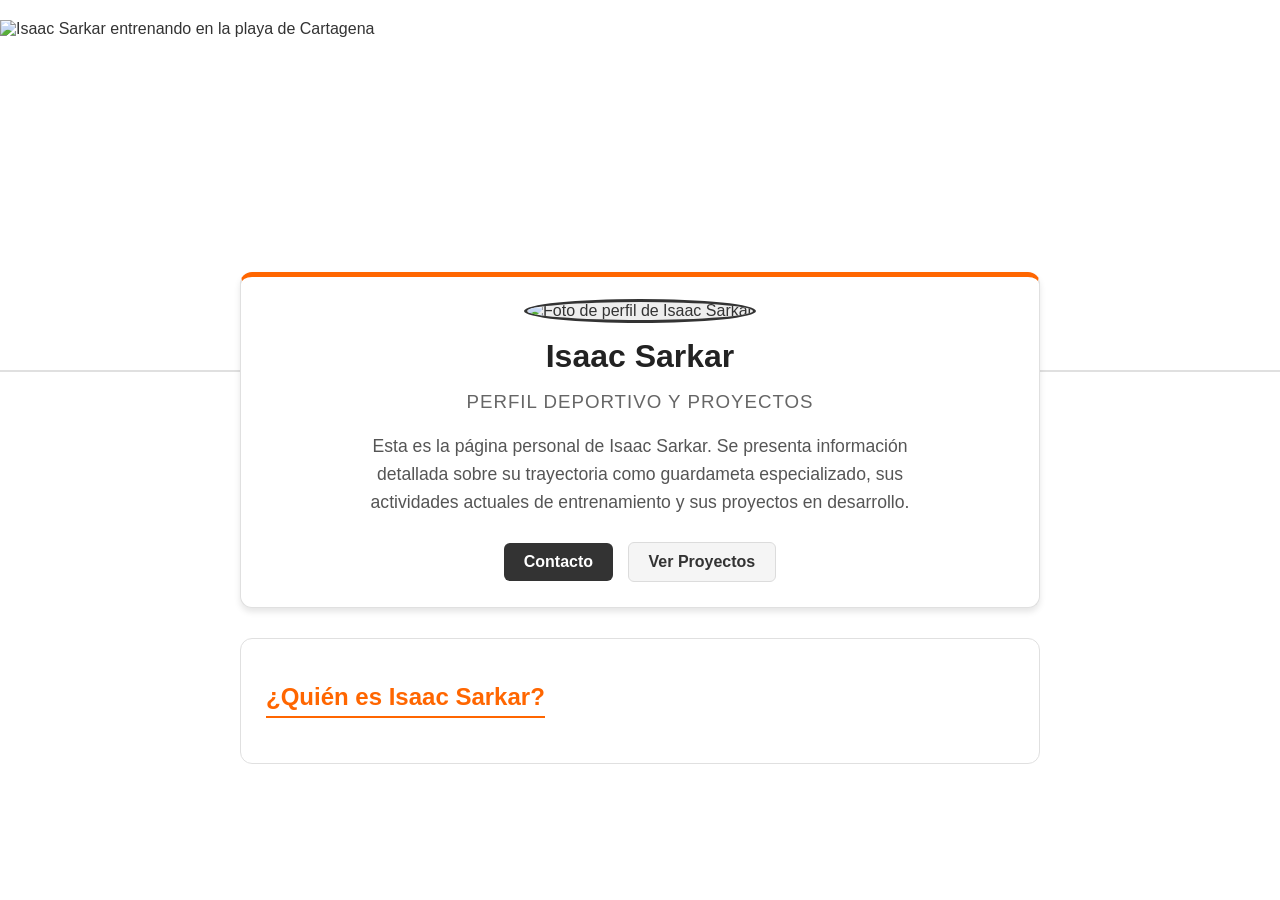
==== index.html @ e2ec3233 "Create index.html" ====
<!DOCTYPE html>
<html lang="es">
<head>
    <meta charset="UTF-8">
    <title>Isaac Sarkar - Perfil</title>
</head>

<body style="background-color: #ffffff; font-family: 'Segoe UI', Tahoma, Geneva, Verdana, sans-serif; margin: 0; padding: 20px 0; color: #333333;">

    <!-- FOTO DE PORTADA / BANNER -->
    <!-- Reemplaza "portada_playa.jpg" con el nombre real de tu imagen (por ejemplo, image_0.png) -->
    <div style="width: 100%; height: 350px; overflow: hidden; border-bottom: 2px solid #e0e0e0;">
        <img src="portada_playa.jpg" alt="Isaac Sarkar entrenando en la playa de Cartagena" style="width: 100%; height: 100%; object-fit: cover; display: block;">
    </div>

    <!-- TARJETA DE PRESENTACIÓN INTEGRADA -->
    <div style="max-width: 800px; margin: -100px auto 30px auto; padding: 25px; border-radius: 12px; border: 1px solid #e0e0e0; border-top: 5px solid #ff6600; text-align: center; box-sizing: border-box; background-color: #ffffff; position: relative; box-shadow: 0 4px 6px rgba(0,0,0,0.1);">
        
        <!-- Foto principal de Isaac Sarkar (Espacio reservado) -->
        <!-- Cuando tengas tu foto de perfil, ponla en la misma carpeta y llámala "isaac_sarkar_perfil.jpg" -->
        <img src="isaac_sarkar_perfil.jpg" alt="Foto de perfil de Isaac Sarkar" style="width: 140px; height: 140px; border-radius: 50%; object-fit: cover; border: 3px solid #333333; margin-top: -70px; background-color: #eeeeee;">

        <h1 style="color: #222222; margin-top: 15px; font-weight: 700;">Isaac Sarkar</h1>
        <h3 style="color: #666666; margin-top: -5px; font-weight: normal; text-transform: uppercase; letter-spacing: 1px;">Perfil Deportivo y Proyectos</h3>

        <p style="max-width: 600px; margin: 15px auto 25px auto; line-height: 1.6; font-size: 1.1em; color: #555555;">
            Esta es la página personal de Isaac Sarkar. Se presenta información detallada sobre su trayectoria como guardameta especializado, sus actividades actuales de entrenamiento y sus proyectos en desarrollo.
        </p>

        <!-- Botones de Acción (Nuevos) -->
        <a href="#contacto" style="display: inline-block; padding: 10px 20px; background-color: #333333; color: white; text-decoration: none; border-radius: 6px; font-weight: bold; margin: 0 5px;">Contacto</a>
        <a href="#proyectos" style="display: inline-block; padding: 10px 20px; background-color: #f5f5f5; color: #333333; text-decoration: none; border-radius: 6px; font-weight: bold; margin: 0 5px; border: 1px solid #dcdcdc;">Ver Proyectos</a>
    </div>

    <!-- SECCIÓN ¿QUIÉN ES ISAAC SARKAR? -->
    <div id="sobre-mi" style="max-width: 800px; margin: 0 auto 30px auto; padding: 25px; border-radius: 12px; border: 1px solid #e0e0e0; box-sizing: border-box;">
        <h2 style="color: #ff6600; border-bottom: 2px solid #ff6600; display: inline-block; padding-bottom: 5px;">¿Quién es Isaac Sarkar?
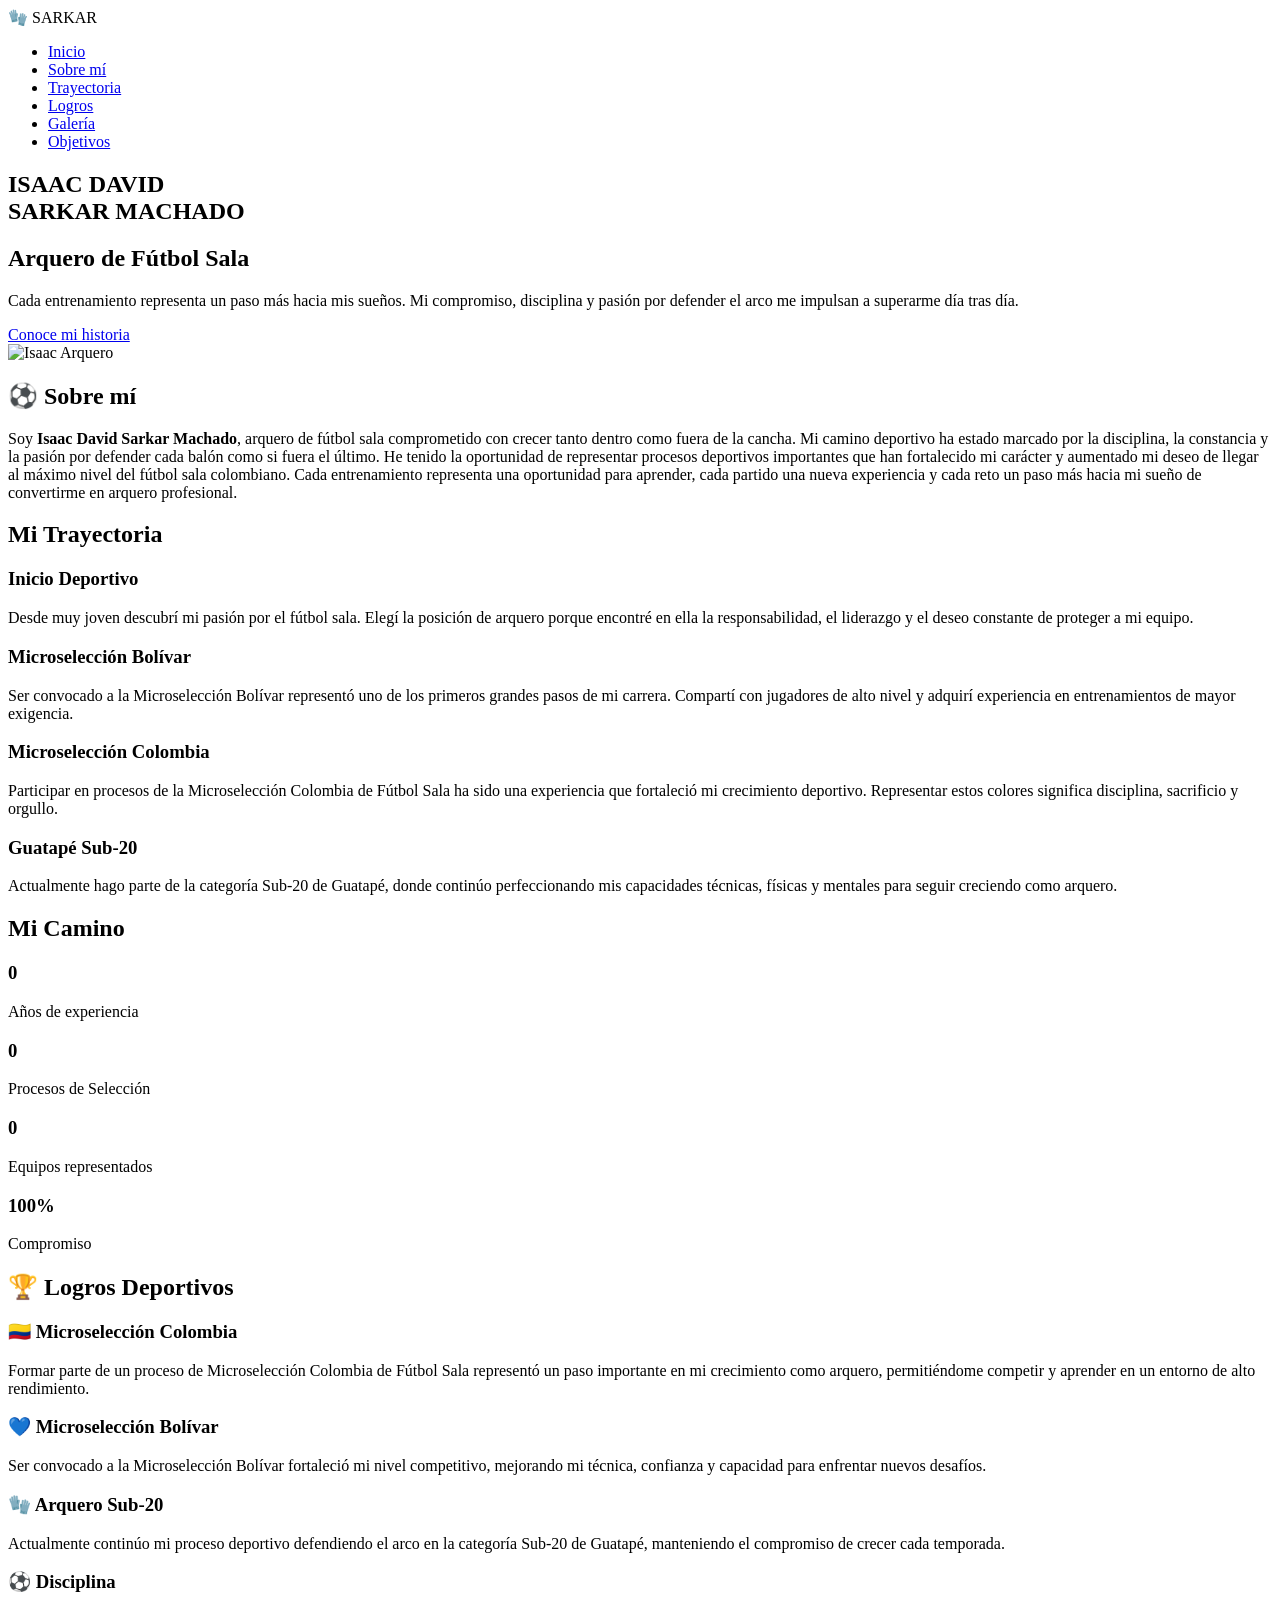
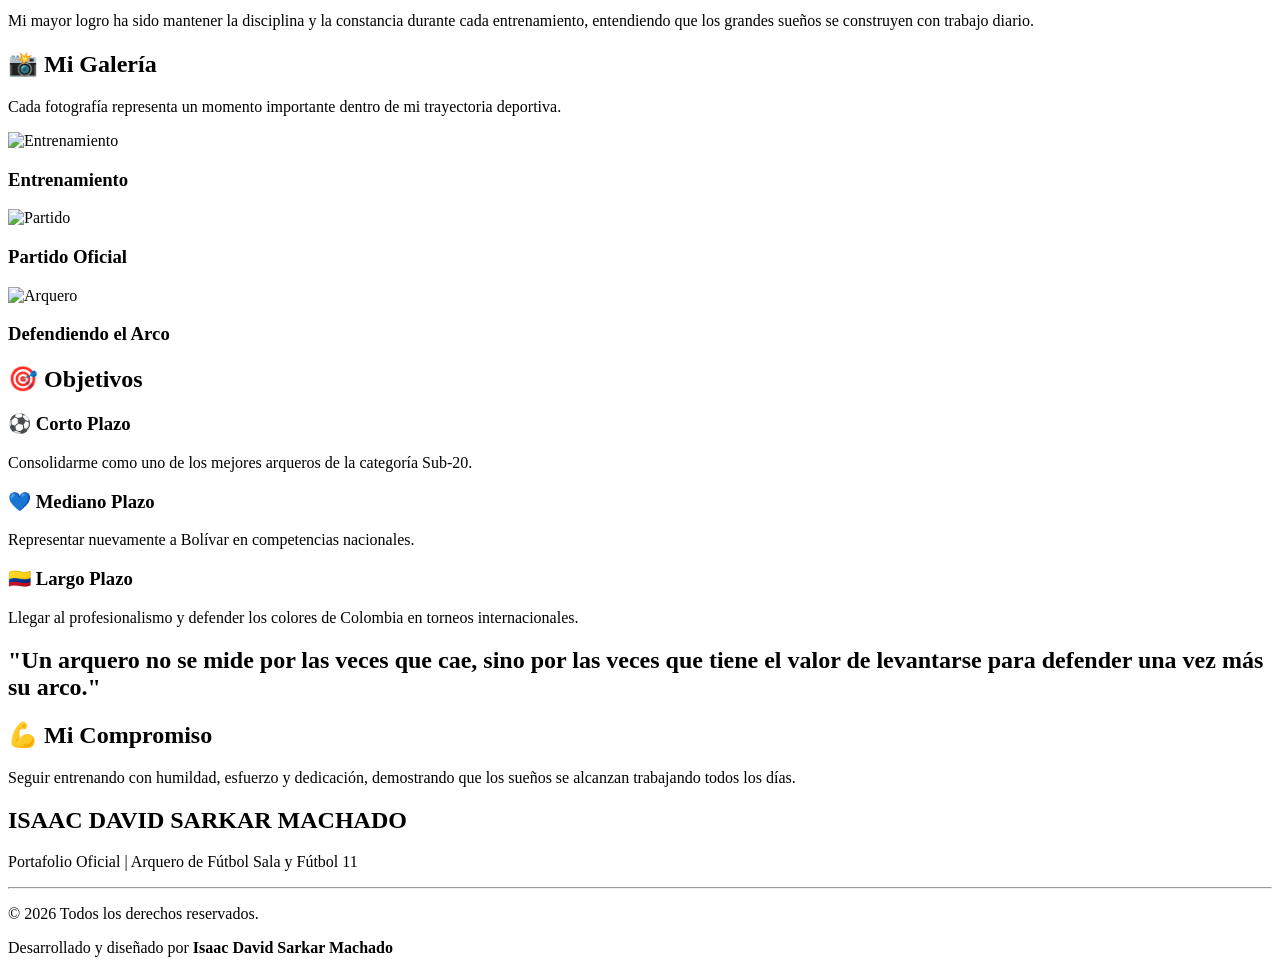
==== commit 3e3e54aa: "Add files via upload" ====
--- a/index.html
+++ b/index.html
@@ -1,37 +1,493 @@
-<!DOCTYPE html>
-<html lang="es">
-<head>
-    <meta charset="UTF-8">
-    <title>Isaac Sarkar - Perfil</title>
-</head>
-
-<body style="background-color: #ffffff; font-family: 'Segoe UI', Tahoma, Geneva, Verdana, sans-serif; margin: 0; padding: 20px 0; color: #333333;">
-
-    <!-- FOTO DE PORTADA / BANNER -->
-    <!-- Reemplaza "portada_playa.jpg" con el nombre real de tu imagen (por ejemplo, image_0.png) -->
-    <div style="width: 100%; height: 350px; overflow: hidden; border-bottom: 2px solid #e0e0e0;">
-        <img src="portada_playa.jpg" alt="Isaac Sarkar entrenando en la playa de Cartagena" style="width: 100%; height: 100%; object-fit: cover; display: block;">
-    </div>
-
-    <!-- TARJETA DE PRESENTACIÓN INTEGRADA -->
-    <div style="max-width: 800px; margin: -100px auto 30px auto; padding: 25px; border-radius: 12px; border: 1px solid #e0e0e0; border-top: 5px solid #ff6600; text-align: center; box-sizing: border-box; background-color: #ffffff; position: relative; box-shadow: 0 4px 6px rgba(0,0,0,0.1);">
-        
-        <!-- Foto principal de Isaac Sarkar (Espacio reservado) -->
-        <!-- Cuando tengas tu foto de perfil, ponla en la misma carpeta y llámala "isaac_sarkar_perfil.jpg" -->
-        <img src="isaac_sarkar_perfil.jpg" alt="Foto de perfil de Isaac Sarkar" style="width: 140px; height: 140px; border-radius: 50%; object-fit: cover; border: 3px solid #333333; margin-top: -70px; background-color: #eeeeee;">
-
-        <h1 style="color: #222222; margin-top: 15px; font-weight: 700;">Isaac Sarkar</h1>
-        <h3 style="color: #666666; margin-top: -5px; font-weight: normal; text-transform: uppercase; letter-spacing: 1px;">Perfil Deportivo y Proyectos</h3>
-
-        <p style="max-width: 600px; margin: 15px auto 25px auto; line-height: 1.6; font-size: 1.1em; color: #555555;">
-            Esta es la página personal de Isaac Sarkar. Se presenta información detallada sobre su trayectoria como guardameta especializado, sus actividades actuales de entrenamiento y sus proyectos en desarrollo.
-        </p>
-
-        <!-- Botones de Acción (Nuevos) -->
-        <a href="#contacto" style="display: inline-block; padding: 10px 20px; background-color: #333333; color: white; text-decoration: none; border-radius: 6px; font-weight: bold; margin: 0 5px;">Contacto</a>
-        <a href="#proyectos" style="display: inline-block; padding: 10px 20px; background-color: #f5f5f5; color: #333333; text-decoration: none; border-radius: 6px; font-weight: bold; margin: 0 5px; border: 1px solid #dcdcdc;">Ver Proyectos</a>
-    </div>
-
-    <!-- SECCIÓN ¿QUIÉN ES ISAAC SARKAR? -->
-    <div id="sobre-mi" style="max-width: 800px; margin: 0 auto 30px auto; padding: 25px; border-radius: 12px; border: 1px solid #e0e0e0; box-sizing: border-box;">
-        <h2 style="color: #ff6600; border-bottom: 2px solid #ff6600; display: inline-block; padding-bottom: 5px;">¿Quién es Isaac Sarkar?
+<!DOCTYPE html>
+<html lang="es">
+
+<head>
+
+    <meta charset="UTF-8">
+    <meta name="viewport" content="width=device-width, initial-scale=1.0">
+
+    <title>Isaac David Sarkar Machado | Portafolio Deportivo</title>
+
+    <link rel="stylesheet" href="style.css">
+
+    <link href="https://fonts.googleapis.com/css2?family=Poppins:wght@300;400;600;700;800&display=swap" rel="stylesheet">
+
+</head>
+
+<body>
+
+<div class="particles"></div>
+
+<header>
+
+<nav>
+
+<div class="logo">
+
+🧤 SARKAR
+
+</div>
+
+<ul>
+
+<li><a href="#inicio">Inicio</a></li>
+
+<li><a href="#sobremi">Sobre mí</a></li>
+
+<li><a href="#trayectoria">Trayectoria</a></li>
+
+<li><a href="#logros">Logros</a></li>
+
+<li><a href="#galeria">Galería</a></li>
+
+<li><a href="#objetivos">Objetivos</a></li>
+
+</ul>
+
+</nav>
+
+<section id="inicio" class="hero">
+
+<div class="hero-texto">
+
+<h1>
+
+ISAAC DAVID <br>
+
+<span>SARKAR MACHADO</span>
+
+</h1>
+
+<h2>
+
+Arquero de Fútbol Sala
+
+</h2>
+
+<p>
+
+Cada entrenamiento representa un paso más hacia mis sueños.
+Mi compromiso, disciplina y pasión por defender el arco
+me impulsan a superarme día tras día.
+
+</p>
+
+<a href="#sobremi" class="btn">
+
+Conoce mi historia
+
+</a>
+
+</div>
+
+<div class="hero-imagen">
+
+<img src="img/perfil.png" alt="Isaac Arquero">
+
+</div>
+
+</section>
+
+</header>
+
+<main>
+
+<section id="sobremi" class="glass">
+
+<h2>⚽ Sobre mí</h2>
+
+<p>
+
+Soy <strong>Isaac David Sarkar Machado</strong>,
+arquero de fútbol sala comprometido con crecer tanto dentro
+como fuera de la cancha.
+
+Mi camino deportivo ha estado marcado por la disciplina,
+la constancia y la pasión por defender cada balón como si
+fuera el último.
+
+He tenido la oportunidad de representar procesos deportivos
+importantes que han fortalecido mi carácter y aumentado
+mi deseo de llegar al máximo nivel del fútbol sala colombiano.
+
+Cada entrenamiento representa una oportunidad para aprender,
+cada partido una nueva experiencia y cada reto un paso más
+hacia mi sueño de convertirme en arquero profesional.
+
+</p>
+
+</section>
+
+<section id="trayectoria">
+
+<h2 class="titulo">
+
+Mi Trayectoria
+
+</h2>
+
+<div class="timeline">
+
+<div class="evento">
+
+<div class="contenido">
+
+<h3>Inicio Deportivo</h3>
+
+<p>
+
+Desde muy joven descubrí mi pasión por el fútbol sala.
+
+Elegí la posición de arquero porque encontré en ella la
+responsabilidad, el liderazgo y el deseo constante de proteger
+a mi equipo.
+
+</p>
+
+</div>
+
+</div>
+
+<div class="evento">
+
+<div class="contenido">
+
+<h3>Microselección Bolívar</h3>
+
+<p>
+
+Ser convocado a la Microselección Bolívar representó uno de los
+primeros grandes pasos de mi carrera.
+
+Compartí con jugadores de alto nivel y adquirí experiencia
+en entrenamientos de mayor exigencia.
+
+</p>
+
+</div>
+
+</div>
+
+<div class="evento">
+
+<div class="contenido">
+
+<h3>Microselección Colombia</h3>
+
+<p>
+
+Participar en procesos de la Microselección Colombia de Fútbol Sala
+ha sido una experiencia que fortaleció mi crecimiento deportivo.
+
+Representar estos colores significa disciplina, sacrificio y orgullo.
+
+</p>
+
+</div>
+
+</div>
+
+<div class="evento">
+
+<div class="contenido">
+
+<h3>Guatapé Sub-20</h3>
+
+<p>
+
+Actualmente hago parte de la categoría Sub-20 de Guatapé,
+donde continúo perfeccionando mis capacidades técnicas,
+físicas y mentales para seguir creciendo como arquero.
+
+</p>
+
+</div>
+
+</div>
+
+</div>
+
+</section>
+
+<section id="estadisticas">
+
+<h2 class="titulo">
+
+Mi Camino
+
+</h2>
+
+<div class="stats">
+
+<div class="stat">
+
+<h3 id="anios">
+
+0
+
+</h3>
+
+<p>
+
+Años de experiencia
+
+</p>
+
+</div>
+
+<div class="stat">
+
+<h3 id="convocatorias">
+
+0
+
+</h3>
+
+<p>
+
+Procesos de Selección
+
+</p>
+
+</div>
+
+<div class="stat">
+
+<h3 id="equipos">
+
+0
+
+</h3>
+
+<p>
+
+Equipos representados
+
+</p>
+
+</div>
+
+<div class="stat">
+
+<h3 id="objetivo">
+
+100%
+
+</h3>
+
+<p>
+
+Compromiso
+
+</p>
+
+</div>
+
+</div>
+
+</section>
+<section id="logros">
+
+    <h2 class="titulo">🏆 Logros Deportivos</h2>
+
+    <div class="cards-logros">
+
+        <div class="logro">
+
+            <h3>🇨🇴 Microselección Colombia</h3>
+
+            <p>
+                Formar parte de un proceso de Microselección Colombia de
+                Fútbol Sala representó un paso importante en mi crecimiento
+                como arquero, permitiéndome competir y aprender en un entorno
+                de alto rendimiento.
+            </p>
+
+        </div>
+
+        <div class="logro">
+
+            <h3>💙 Microselección Bolívar</h3>
+
+            <p>
+                Ser convocado a la Microselección Bolívar fortaleció mi nivel
+                competitivo, mejorando mi técnica, confianza y capacidad para
+                enfrentar nuevos desafíos.
+            </p>
+
+        </div>
+
+        <div class="logro">
+
+            <h3>🧤 Arquero Sub-20</h3>
+
+            <p>
+                Actualmente continúo mi proceso deportivo defendiendo el arco
+                en la categoría Sub-20 de Guatapé, manteniendo el compromiso
+                de crecer cada temporada.
+            </p>
+
+        </div>
+
+        <div class="logro">
+
+            <h3>⚽ Disciplina</h3>
+
+            <p>
+                Mi mayor logro ha sido mantener la disciplina y la constancia
+                durante cada entrenamiento, entendiendo que los grandes sueños
+                se construyen con trabajo diario.
+            </p>
+
+        </div>
+
+    </div>
+
+</section>
+
+<section id="galeria">
+
+    <h2 class="titulo">📸 Mi Galería</h2>
+
+    <p class="texto-galeria">
+
+        Cada fotografía representa un momento importante dentro de mi
+        trayectoria deportiva.
+
+    </p>
+
+    <div class="galeria">
+
+        <div class="foto">
+
+            <img src="img/isaac1.jpg" alt="Entrenamiento">
+
+            <div class="overlay">
+
+                <h3>Entrenamiento</h3>
+
+            </div>
+
+        </div>
+
+        <div class="foto">
+
+            <img src="img/isaac2.jpg" alt="Partido">
+
+            <div class="overlay">
+
+                <h3>Partido Oficial</h3>
+
+            </div>
+
+        </div>
+
+        <div class="foto">
+
+            <img src="img/isaac3.jpg" alt="Arquero">
+
+            <div class="overlay">
+
+                <h3>Defendiendo el Arco</h3>
+
+            </div>
+
+        </div>
+
+    </div>
+
+</section>
+
+<section id="objetivos" class="glass">
+
+    <h2>🎯 Objetivos</h2>
+
+    <div class="objetivos-grid">
+
+        <div class="objetivo-card">
+
+            <h3>⚽ Corto Plazo</h3>
+
+            <p>
+
+                Consolidarme como uno de los mejores arqueros
+                de la categoría Sub-20.
+
+            </p>
+
+        </div>
+
+        <div class="objetivo-card">
+
+            <h3>💙 Mediano Plazo</h3>
+
+            <p>
+
+                Representar nuevamente a Bolívar en competencias
+                nacionales.
+
+            </p>
+
+        </div>
+
+        <div class="objetivo-card">
+
+            <h3>🇨🇴 Largo Plazo</h3>
+
+            <p>
+
+                Llegar al profesionalismo y defender los colores
+                de Colombia en torneos internacionales.
+
+            </p>
+
+        </div>
+
+    </div>
+
+</section>
+
+<section class="frase">
+
+    <h2>
+
+        "Un arquero no se mide por las veces que cae,
+        sino por las veces que tiene el valor de levantarse
+        para defender una vez más su arco."
+
+    </h2>
+
+</section>
+
+<section class="contacto">
+
+    <h2>💪 Mi Compromiso</h2>
+
+    <p>
+
+        Seguir entrenando con humildad, esfuerzo y dedicación,
+        demostrando que los sueños se alcanzan trabajando
+        todos los días.
+
+    </p>
+<footer>
+
+    <div class="footer-contenido">
+
+        <h2>ISAAC DAVID SARKAR MACHADO</h2>
+
+        <p>Portafolio Oficial | Arquero de Fútbol Sala y Fútbol 11</p>
+
+        <hr>
+
+        <p class="copyright">
+            © 2026 Todos los derechos reservados.
+        </p>
+
+        <p class="autor">
+            Desarrollado y diseñado por <strong>Isaac David Sarkar Machado</strong>
+        </p>
+
+    </div>
+
+</footer>
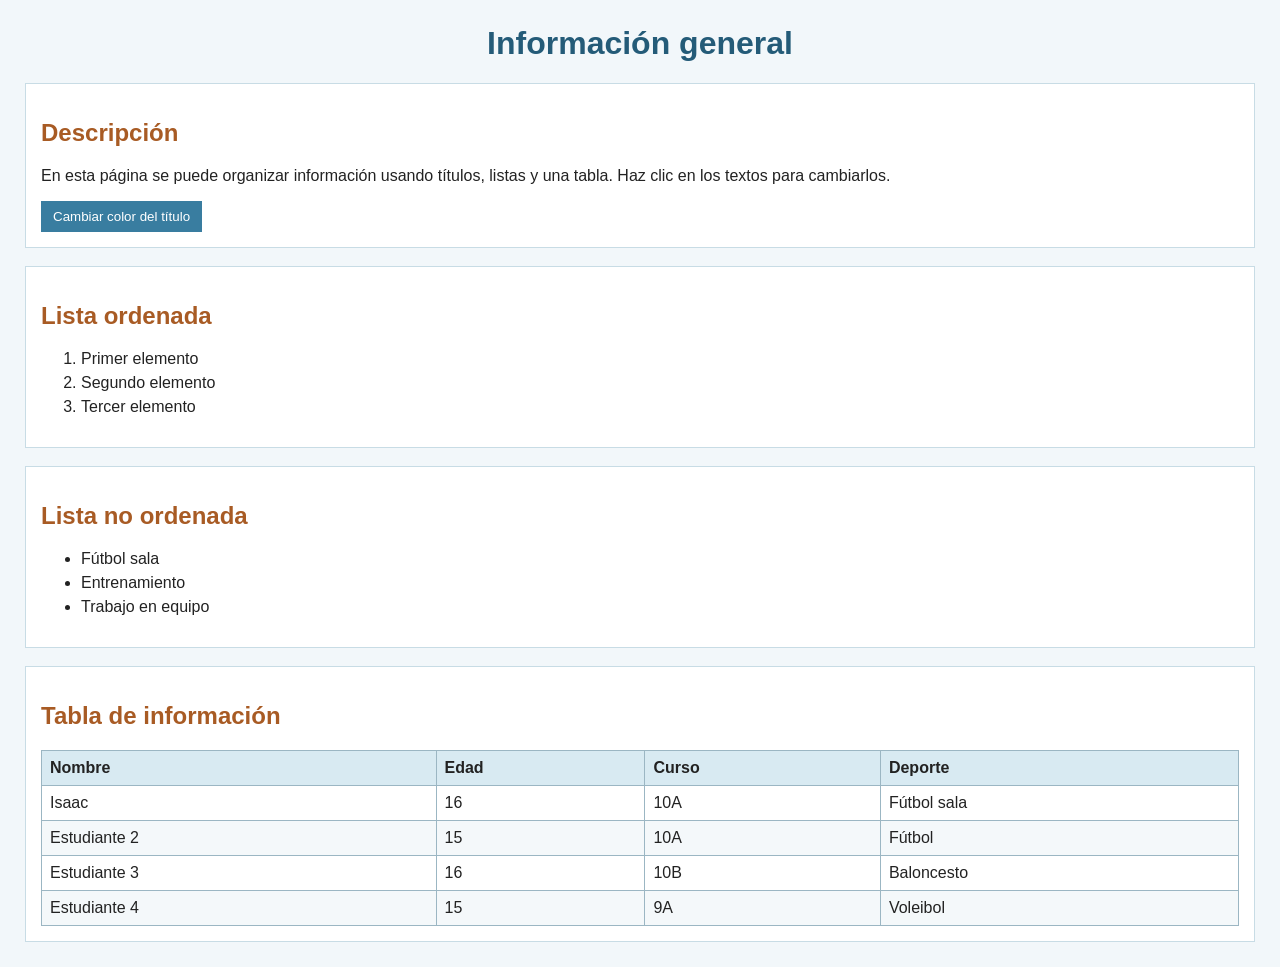
==== commit 765118c5: "Add files via upload" ====
--- a/index.html
+++ b/index.html
@@ -1,493 +1,178 @@
+
 <!DOCTYPE html>
 <html lang="es">
-
 <head>
-
     <meta charset="UTF-8">
     <meta name="viewport" content="width=device-width, initial-scale=1.0">
+    <title>Tabla de información</title>
 
-    <title>Isaac David Sarkar Machado | Portafolio Deportivo</title>
+    <style>
+        body {
+            font-family: Arial, sans-serif;
+            background-color: #f2f7fa;
+            color: #222;
+            margin: 25px;
+        }
 
-    <link rel="stylesheet" href="style.css">
+        h1 {
+            color: #245b78;
+            text-align: center;
+        }
 
-    <link href="https://fonts.googleapis.com/css2?family=Poppins:wght@300;400;600;700;800&display=swap" rel="stylesheet">
+        h2 {
+            color: #a85b24;
+        }
 
+        section {
+            background-color: white;
+            border: 1px solid #c8dce5;
+            padding: 15px;
+            margin-bottom: 18px;
+        }
+
+        table {
+            width: 100%;
+            border-collapse: collapse;
+        }
+
+        th, td {
+            border: 1px solid #9bb6c3;
+            padding: 8px;
+            text-align: left;
+        }
+
+        th {
+            background-color: #d8eaf2;
+        }
+
+        tr:nth-child(even) {
+            background-color: #f4f8fa;
+        }
+
+        li {
+            margin: 6px 0;
+        }
+
+        button {
+            background-color: #397da0;
+            color: white;
+            border: none;
+            padding: 8px 12px;
+            cursor: pointer;
+        }
+
+        button:hover {
+            background-color: #285e79;
+        }
+
+        section:focus-within {
+            border-color: #397da0;
+        }
+
+        @media (max-width: 600px) {
+            body {
+                margin: 12px;
+            }
+
+            section {
+                overflow-x: auto;
+            }
+        }
+    </style>
 </head>
 
 <body>
 
-<div class="particles"></div>
+    <h1 contenteditable="true">Información general</h1>
 
-<header>
+    <section>
+        <h2 contenteditable="true">Descripción</h2>
 
-<nav>
-
-<div class="logo">
-
-🧤 SARKAR
-
-</div>
-
-<ul>
-
-<li><a href="#inicio">Inicio</a></li>
-
-<li><a href="#sobremi">Sobre mí</a></li>
-
-<li><a href="#trayectoria">Trayectoria</a></li>
-
-<li><a href="#logros">Logros</a></li>
-
-<li><a href="#galeria">Galería</a></li>
-
-<li><a href="#objetivos">Objetivos</a></li>
-
-</ul>
-
-</nav>
-
-<section id="inicio" class="hero">
-
-<div class="hero-texto">
-
-<h1>
-
-ISAAC DAVID <br>
-
-<span>SARKAR MACHADO</span>
-
-</h1>
-
-<h2>
-
-Arquero de Fútbol Sala
-
-</h2>
-
-<p>
-
-Cada entrenamiento representa un paso más hacia mis sueños.
-Mi compromiso, disciplina y pasión por defender el arco
-me impulsan a superarme día tras día.
-
-</p>
-
-<a href="#sobremi" class="btn">
-
-Conoce mi historia
-
-</a>
-
-</div>
-
-<div class="hero-imagen">
-
-<img src="img/perfil.png" alt="Isaac Arquero">
-
-</div>
-
-</section>
-
-</header>
-
-<main>
-
-<section id="sobremi" class="glass">
-
-<h2>⚽ Sobre mí</h2>
-
-<p>
-
-Soy <strong>Isaac David Sarkar Machado</strong>,
-arquero de fútbol sala comprometido con crecer tanto dentro
-como fuera de la cancha.
-
-Mi camino deportivo ha estado marcado por la disciplina,
-la constancia y la pasión por defender cada balón como si
-fuera el último.
-
-He tenido la oportunidad de representar procesos deportivos
-importantes que han fortalecido mi carácter y aumentado
-mi deseo de llegar al máximo nivel del fútbol sala colombiano.
-
-Cada entrenamiento representa una oportunidad para aprender,
-cada partido una nueva experiencia y cada reto un paso más
-hacia mi sueño de convertirme en arquero profesional.
-
-</p>
-
-</section>
-
-<section id="trayectoria">
-
-<h2 class="titulo">
-
-Mi Trayectoria
-
-</h2>
-
-<div class="timeline">
-
-<div class="evento">
-
-<div class="contenido">
-
-<h3>Inicio Deportivo</h3>
-
-<p>
-
-Desde muy joven descubrí mi pasión por el fútbol sala.
-
-Elegí la posición de arquero porque encontré en ella la
-responsabilidad, el liderazgo y el deseo constante de proteger
-a mi equipo.
-
-</p>
-
-</div>
-
-</div>
-
-<div class="evento">
-
-<div class="contenido">
-
-<h3>Microselección Bolívar</h3>
-
-<p>
-
-Ser convocado a la Microselección Bolívar representó uno de los
-primeros grandes pasos de mi carrera.
-
-Compartí con jugadores de alto nivel y adquirí experiencia
-en entrenamientos de mayor exigencia.
-
-</p>
-
-</div>
-
-</div>
-
-<div class="evento">
-
-<div class="contenido">
-
-<h3>Microselección Colombia</h3>
-
-<p>
-
-Participar en procesos de la Microselección Colombia de Fútbol Sala
-ha sido una experiencia que fortaleció mi crecimiento deportivo.
-
-Representar estos colores significa disciplina, sacrificio y orgullo.
-
-</p>
-
-</div>
-
-</div>
-
-<div class="evento">
-
-<div class="contenido">
-
-<h3>Guatapé Sub-20</h3>
-
-<p>
-
-Actualmente hago parte de la categoría Sub-20 de Guatapé,
-donde continúo perfeccionando mis capacidades técnicas,
-físicas y mentales para seguir creciendo como arquero.
-
-</p>
-
-</div>
-
-</div>
-
-</div>
-
-</section>
-
-<section id="estadisticas">
-
-<h2 class="titulo">
-
-Mi Camino
-
-</h2>
-
-<div class="stats">
-
-<div class="stat">
-
-<h3 id="anios">
-
-0
-
-</h3>
-
-<p>
-
-Años de experiencia
-
-</p>
-
-</div>
-
-<div class="stat">
-
-<h3 id="convocatorias">
-
-0
-
-</h3>
-
-<p>
-
-Procesos de Selección
-
-</p>
-
-</div>
-
-<div class="stat">
-
-<h3 id="equipos">
-
-0
-
-</h3>
-
-<p>
-
-Equipos representados
-
-</p>
-
-</div>
-
-<div class="stat">
-
-<h3 id="objetivo">
-
-100%
-
-</h3>
-
-<p>
-
-Compromiso
-
-</p>
-
-</div>
-
-</div>
-
-</section>
-<section id="logros">
-
-    <h2 class="titulo">🏆 Logros Deportivos</h2>
-
-    <div class="cards-logros">
-
-        <div class="logro">
-
-            <h3>🇨🇴 Microselección Colombia</h3>
-
-            <p>
-                Formar parte de un proceso de Microselección Colombia de
-                Fútbol Sala representó un paso importante en mi crecimiento
-                como arquero, permitiéndome competir y aprender en un entorno
-                de alto rendimiento.
-            </p>
-
-        </div>
-
-        <div class="logro">
-
-            <h3>💙 Microselección Bolívar</h3>
-
-            <p>
-                Ser convocado a la Microselección Bolívar fortaleció mi nivel
-                competitivo, mejorando mi técnica, confianza y capacidad para
-                enfrentar nuevos desafíos.
-            </p>
-
-        </div>
-
-        <div class="logro">
-
-            <h3>🧤 Arquero Sub-20</h3>
-
-            <p>
-                Actualmente continúo mi proceso deportivo defendiendo el arco
-                en la categoría Sub-20 de Guatapé, manteniendo el compromiso
-                de crecer cada temporada.
-            </p>
-
-        </div>
-
-        <div class="logro">
-
-            <h3>⚽ Disciplina</h3>
-
-            <p>
-                Mi mayor logro ha sido mantener la disciplina y la constancia
-                durante cada entrenamiento, entendiendo que los grandes sueños
-                se construyen con trabajo diario.
-            </p>
-
-        </div>
-
-    </div>
-
-</section>
-
-<section id="galeria">
-
-    <h2 class="titulo">📸 Mi Galería</h2>
-
-    <p class="texto-galeria">
-
-        Cada fotografía representa un momento importante dentro de mi
-        trayectoria deportiva.
-
-    </p>
-
-    <div class="galeria">
-
-        <div class="foto">
-
-            <img src="img/isaac1.jpg" alt="Entrenamiento">
-
-            <div class="overlay">
-
-                <h3>Entrenamiento</h3>
-
-            </div>
-
-        </div>
-
-        <div class="foto">
-
-            <img src="img/isaac2.jpg" alt="Partido">
-
-            <div class="overlay">
-
-                <h3>Partido Oficial</h3>
-
-            </div>
-
-        </div>
-
-        <div class="foto">
-
-            <img src="img/isaac3.jpg" alt="Arquero">
-
-            <div class="overlay">
-
-                <h3>Defendiendo el Arco</h3>
-
-            </div>
-
-        </div>
-
-    </div>
-
-</section>
-
-<section id="objetivos" class="glass">
-
-    <h2>🎯 Objetivos</h2>
-
-    <div class="objetivos-grid">
-
-        <div class="objetivo-card">
-
-            <h3>⚽ Corto Plazo</h3>
-
-            <p>
-
-                Consolidarme como uno de los mejores arqueros
-                de la categoría Sub-20.
-
-            </p>
-
-        </div>
-
-        <div class="objetivo-card">
-
-            <h3>💙 Mediano Plazo</h3>
-
-            <p>
-
-                Representar nuevamente a Bolívar en competencias
-                nacionales.
-
-            </p>
-
-        </div>
-
-        <div class="objetivo-card">
-
-            <h3>🇨🇴 Largo Plazo</h3>
-
-            <p>
-
-                Llegar al profesionalismo y defender los colores
-                de Colombia en torneos internacionales.
-
-            </p>
-
-        </div>
-
-    </div>
-
-</section>
-
-<section class="frase">
-
-    <h2>
-
-        "Un arquero no se mide por las veces que cae,
-        sino por las veces que tiene el valor de levantarse
-        para defender una vez más su arco."
-
-    </h2>
-
-</section>
-
-<section class="contacto">
-
-    <h2>💪 Mi Compromiso</h2>
-
-    <p>
-
-        Seguir entrenando con humildad, esfuerzo y dedicación,
-        demostrando que los sueños se alcanzan trabajando
-        todos los días.
-
-    </p>
-<footer>
-
-    <div class="footer-contenido">
-
-        <h2>ISAAC DAVID SARKAR MACHADO</h2>
-
-        <p>Portafolio Oficial | Arquero de Fútbol Sala y Fútbol 11</p>
-
-        <hr>
-
-        <p class="copyright">
-            © 2026 Todos los derechos reservados.
+        <p contenteditable="true">
+            En esta página se puede organizar información usando títulos,
+            listas y una tabla. Haz clic en los textos para cambiarlos.
         </p>
 
-        <p class="autor">
-            Desarrollado y diseñado por <strong>Isaac David Sarkar Machado</strong>
-        </p>
+        <button id="cambiarColor">Cambiar color del título</button>
+    </section>
 
-    </div>
+    <section>
+        <h2 contenteditable="true">Lista ordenada</h2>
 
-</footer>
+        <ol>
+            <li contenteditable="true">Primer elemento</li>
+            <li contenteditable="true">Segundo elemento</li>
+            <li contenteditable="true">Tercer elemento</li>
+        </ol>
+    </section>
+
+    <section>
+        <h2 contenteditable="true">Lista no ordenada</h2>
+
+        <ul>
+            <li contenteditable="true">Fútbol sala</li>
+            <li contenteditable="true">Entrenamiento</li>
+            <li contenteditable="true">Trabajo en equipo</li>
+        </ul>
+    </section>
+
+    <section>
+        <h2 contenteditable="true">Tabla de información</h2>
+
+        <table>
+            <thead>
+                <tr>
+                    <th contenteditable="true">Nombre</th>
+                    <th contenteditable="true">Edad</th>
+                    <th contenteditable="true">Curso</th>
+                    <th contenteditable="true">Deporte</th>
+                </tr>
+            </thead>
+
+            <tbody>
+                <tr>
+                    <td contenteditable="true">Isaac</td>
+                    <td contenteditable="true">16</td>
+                    <td contenteditable="true">10A</td>
+                    <td contenteditable="true">Fútbol sala</td>
+                </tr>
+
+                <tr>
+                    <td contenteditable="true">Estudiante 2</td>
+                    <td contenteditable="true">15</td>
+                    <td contenteditable="true">10A</td>
+                    <td contenteditable="true">Fútbol</td>
+                </tr>
+
+                <tr>
+                    <td contenteditable="true">Estudiante 3</td>
+                    <td contenteditable="true">16</td>
+                    <td contenteditable="true">10B</td>
+                    <td contenteditable="true">Baloncesto</td>
+                </tr>
+
+                <tr>
+                    <td contenteditable="true">Estudiante 4</td>
+                    <td contenteditable="true">15</td>
+                    <td contenteditable="true">9A</td>
+                    <td contenteditable="true">Voleibol</td>
+                </tr>
+            </tbody>
+        </table>
+    </section>
+
+    <script>
+        const boton = document.getElementById("cambiarColor");
+        let azul = true;
+
+        boton.addEventListener("click", function () {
+            const titulo = document.querySelector("h1");
+
+            titulo.style.color = azul ? "#a85b24" : "#245b78";
+
+            azul = !azul;
+        });
+    </script>
+
+</body>
+</html>
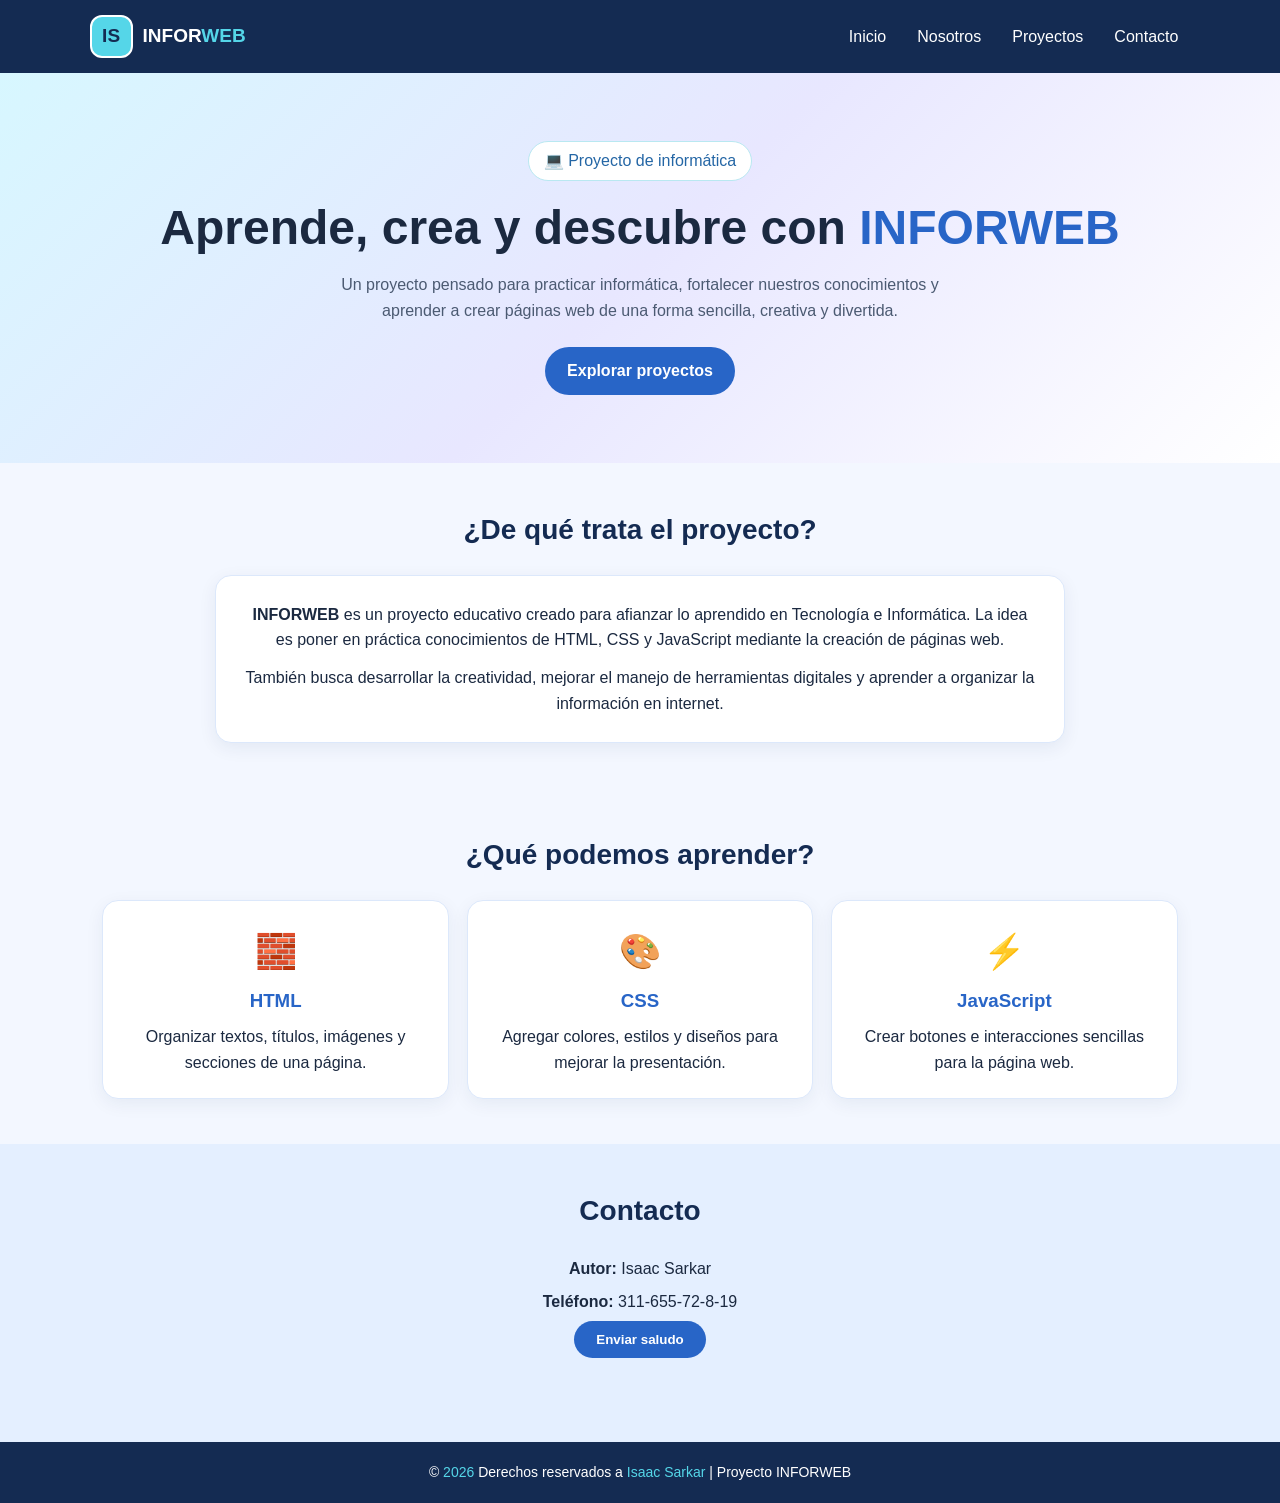
==== commit 854a462d: "Add files via upload" ====
--- a/index.html
+++ b/index.html
@@ -2,177 +2,361 @@
 <!DOCTYPE html>
 <html lang="es">
 <head>
-    <meta charset="UTF-8">
-    <meta name="viewport" content="width=device-width, initial-scale=1.0">
-    <title>Tabla de información</title>
-
-    <style>
-        body {
-            font-family: Arial, sans-serif;
-            background-color: #f2f7fa;
-            color: #222;
-            margin: 25px;
-        }
-
-        h1 {
-            color: #245b78;
-            text-align: center;
-        }
-
-        h2 {
-            color: #a85b24;
-        }
-
-        section {
-            background-color: white;
-            border: 1px solid #c8dce5;
-            padding: 15px;
-            margin-bottom: 18px;
-        }
-
-        table {
-            width: 100%;
-            border-collapse: collapse;
-        }
-
-        th, td {
-            border: 1px solid #9bb6c3;
-            padding: 8px;
-            text-align: left;
-        }
-
-        th {
-            background-color: #d8eaf2;
-        }
-
-        tr:nth-child(even) {
-            background-color: #f4f8fa;
-        }
-
-        li {
-            margin: 6px 0;
-        }
-
-        button {
-            background-color: #397da0;
-            color: white;
-            border: none;
-            padding: 8px 12px;
-            cursor: pointer;
-        }
-
-        button:hover {
-            background-color: #285e79;
-        }
-
-        section:focus-within {
-            border-color: #397da0;
-        }
-
-        @media (max-width: 600px) {
-            body {
-                margin: 12px;
-            }
-
-            section {
-                overflow-x: auto;
-            }
-        }
-    </style>
+<meta charset="UTF-8">
+<meta name="viewport" content="width=device-width, initial-scale=1.0">
+<title>INFORWEB | Isaac Sarkar</title>
+
+<style>
+* {
+    margin: 0;
+    padding: 0;
+    box-sizing: border-box;
+}
+
+html {
+    scroll-behavior: smooth;
+}
+
+body {
+    font-family: Arial, sans-serif;
+    background: #f3f7ff;
+    color: #1b2940;
+    line-height: 1.6;
+}
+
+header {
+    background: #142b52;
+    color: white;
+    padding: 15px 7%;
+    display: flex;
+    justify-content: space-between;
+    align-items: center;
+    flex-wrap: wrap;
+    gap: 16px;
+}
+
+.logo {
+    display: flex;
+    align-items: center;
+    gap: 10px;
+    font-size: 19px;
+    font-weight: bold;
+}
+
+.logo-icon {
+    background: #55d6e8;
+    color: #142b52;
+    width: 43px;
+    height: 43px;
+    border-radius: 12px;
+    display: flex;
+    justify-content: center;
+    align-items: center;
+    border: 2px solid white;
+}
+
+.logo span {
+    color: #55d6e8;
+}
+
+nav {
+    display: flex;
+    gap: 7px;
+    flex-wrap: wrap;
+}
+
+nav a {
+    color: white;
+    text-decoration: none;
+    padding: 8px 12px;
+    border-radius: 18px;
+    transition: 0.25s;
+}
+
+nav a:hover {
+    background: #55d6e8;
+    color: #142b52;
+}
+
+.hero {
+    min-height: 390px;
+    padding: 65px 8%;
+    text-align: center;
+    display: flex;
+    flex-direction: column;
+    align-items: center;
+    justify-content: center;
+    background: linear-gradient(135deg, #d7f7ff, #e8e7ff, white);
+}
+
+.etiqueta {
+    background: white;
+    color: #2466a5;
+    border: 1px solid #b9e8f1;
+    border-radius: 20px;
+    padding: 6px 15px;
+    margin-bottom: 18px;
+}
+
+.hero h1 {
+    font-size: clamp(30px, 5vw, 48px);
+    line-height: 1.2;
+    margin-bottom: 16px;
+}
+
+.hero h1 span {
+    color: #2865c7;
+}
+
+.hero p {
+    max-width: 650px;
+    color: #4b5a72;
+    margin-bottom: 24px;
+}
+
+.boton {
+    display: inline-block;
+    background: #2865c7;
+    color: white;
+    text-decoration: none;
+    border: none;
+    border-radius: 24px;
+    padding: 11px 22px;
+    cursor: pointer;
+    font-weight: bold;
+    transition: 0.25s;
+}
+
+.boton:hover {
+    background: #17458f;
+    transform: translateY(-3px);
+}
+
+section {
+    padding: 45px 8%;
+    scroll-margin-top: 20px;
+}
+
+.titulo-seccion {
+    text-align: center;
+    color: #142b52;
+    font-size: 28px;
+    margin-bottom: 22px;
+}
+
+.descripcion {
+    max-width: 850px;
+    margin: auto;
+    background: white;
+    padding: 26px;
+    text-align: center;
+    border-radius: 16px;
+    border: 1px solid #dce8fb;
+    box-shadow: 0 5px 18px #142b5212;
+}
+
+.descripcion p + p {
+    margin-top: 12px;
+}
+
+.tarjetas {
+    display: grid;
+    grid-template-columns: repeat(auto-fit, minmax(190px, 1fr));
+    gap: 18px;
+}
+
+.tarjeta {
+    background: white;
+    padding: 23px;
+    text-align: center;
+    border-radius: 16px;
+    border: 1px solid #dce8fb;
+    box-shadow: 0 5px 18px #142b5210;
+    transition: 0.25s;
+}
+
+.tarjeta:hover {
+    transform: translateY(-5px);
+    box-shadow: 0 9px 22px #2865c72b;
+}
+
+.icono {
+    font-size: 34px;
+    margin-bottom: 8px;
+}
+
+.tarjeta h3 {
+    color: #2865c7;
+    margin-bottom: 8px;
+}
+
+#contacto {
+    background: #e4efff;
+    text-align: center;
+}
+
+#contacto p {
+    margin: 7px 0;
+}
+
+#mensaje {
+    min-height: 25px;
+    margin-top: 10px;
+    color: #17458f;
+    font-weight: bold;
+}
+
+footer {
+    background: #142b52;
+    color: white;
+    text-align: center;
+    padding: 19px 8%;
+    font-size: 14px;
+}
+
+footer span {
+    color: #55d6e8;
+}
+
+@media (max-width: 650px) {
+    header {
+        justify-content: center;
+        text-align: center;
+    }
+
+    nav {
+        justify-content: center;
+    }
+
+    .hero {
+        padding: 50px 6%;
+    }
+
+    section {
+        padding: 35px 6%;
+    }
+}
+</style>
 </head>
 
 <body>
 
-    <h1 contenteditable="true">Información general</h1>
-
-    <section>
-        <h2 contenteditable="true">Descripción</h2>
-
-        <p contenteditable="true">
-            En esta página se puede organizar información usando títulos,
-            listas y una tabla. Haz clic en los textos para cambiarlos.
+<header>
+    <div class="logo">
+        <div class="logo-icon">IS</div>
+        <div>INFOR<span>WEB</span></div>
+    </div>
+
+    <nav>
+        <a href="#inicio">Inicio</a>
+        <a href="#nosotros">Nosotros</a>
+        <a href="#proyectos">Proyectos</a>
+        <a href="#contacto">Contacto</a>
+    </nav>
+</header>
+
+<main>
+
+    <section class="hero" id="inicio">
+        <div class="etiqueta">💻 Proyecto de informática</div>
+
+        <h1>Aprende, crea y descubre con <span>INFORWEB</span></h1>
+
+        <p>
+            Un proyecto pensado para practicar informática,
+            fortalecer nuestros conocimientos y aprender a crear
+            páginas web de una forma sencilla, creativa y divertida.
         </p>
 
-        <button id="cambiarColor">Cambiar color del título</button>
+        <a class="boton" href="#proyectos">Explorar proyectos</a>
     </section>
 
-    <section>
-        <h2 contenteditable="true">Lista ordenada</h2>
-
-        <ol>
-            <li contenteditable="true">Primer elemento</li>
-            <li contenteditable="true">Segundo elemento</li>
-            <li contenteditable="true">Tercer elemento</li>
-        </ol>
+    <section id="nosotros">
+        <h2 class="titulo-seccion">¿De qué trata el proyecto?</h2>
+
+        <div class="descripcion">
+            <p>
+                <strong>INFORWEB</strong> es un proyecto educativo creado
+                para afianzar lo aprendido en Tecnología e Informática.
+                La idea es poner en práctica conocimientos de HTML,
+                CSS y JavaScript mediante la creación de páginas web.
+            </p>
+
+            <p>
+                También busca desarrollar la creatividad, mejorar el
+                manejo de herramientas digitales y aprender a organizar
+                la información en internet.
+            </p>
+        </div>
     </section>
 
-    <section>
-        <h2 contenteditable="true">Lista no ordenada</h2>
-
-        <ul>
-            <li contenteditable="true">Fútbol sala</li>
-            <li contenteditable="true">Entrenamiento</li>
-            <li contenteditable="true">Trabajo en equipo</li>
-        </ul>
+    <section id="proyectos">
+        <h2 class="titulo-seccion">¿Qué podemos aprender?</h2>
+
+        <div class="tarjetas">
+
+            <article class="tarjeta">
+                <div class="icono">🧱</div>
+                <h3>HTML</h3>
+                <p>
+                    Organizar textos, títulos, imágenes y secciones
+                    de una página.
+                </p>
+            </article>
+
+            <article class="tarjeta">
+                <div class="icono">🎨</div>
+                <h3>CSS</h3>
+                <p>
+                    Agregar colores, estilos y diseños para mejorar
+                    la presentación.
+                </p>
+            </article>
+
+            <article class="tarjeta">
+                <div class="icono">⚡</div>
+                <h3>JavaScript</h3>
+                <p>
+                    Crear botones e interacciones sencillas
+                    para la página web.
+                </p>
+            </article>
+
+        </div>
     </section>
 
-    <section>
-        <h2 contenteditable="true">Tabla de información</h2>
-
-        <table>
-            <thead>
-                <tr>
-                    <th contenteditable="true">Nombre</th>
-                    <th contenteditable="true">Edad</th>
-                    <th contenteditable="true">Curso</th>
-                    <th contenteditable="true">Deporte</th>
-                </tr>
-            </thead>
-
-            <tbody>
-                <tr>
-                    <td contenteditable="true">Isaac</td>
-                    <td contenteditable="true">16</td>
-                    <td contenteditable="true">10A</td>
-                    <td contenteditable="true">Fútbol sala</td>
-                </tr>
-
-                <tr>
-                    <td contenteditable="true">Estudiante 2</td>
-                    <td contenteditable="true">15</td>
-                    <td contenteditable="true">10A</td>
-                    <td contenteditable="true">Fútbol</td>
-                </tr>
-
-                <tr>
-                    <td contenteditable="true">Estudiante 3</td>
-                    <td contenteditable="true">16</td>
-                    <td contenteditable="true">10B</td>
-                    <td contenteditable="true">Baloncesto</td>
-                </tr>
-
-                <tr>
-                    <td contenteditable="true">Estudiante 4</td>
-                    <td contenteditable="true">15</td>
-                    <td contenteditable="true">9A</td>
-                    <td contenteditable="true">Voleibol</td>
-                </tr>
-            </tbody>
-        </table>
+    <section id="contacto">
+        <h2 class="titulo-seccion">Contacto</h2>
+
+        <p><strong>Autor:</strong> Isaac Sarkar</p>
+        <p><strong>Teléfono:</strong> 311-655-72-8-19</p>
+
+        <button class="boton" id="botonSaludo">
+            Enviar saludo
+        </button>
+
+        <p id="mensaje"></p>
     </section>
 
-    <script>
-        const boton = document.getElementById("cambiarColor");
-        let azul = true;
-
-        boton.addEventListener("click", function () {
-            const titulo = document.querySelector("h1");
-
-            titulo.style.color = azul ? "#a85b24" : "#245b78";
-
-            azul = !azul;
-        });
-    </script>
+</main>
+
+<footer>
+    <p>
+        © <span id="anio"></span>
+        Derechos reservados a <span>Isaac Sarkar</span>
+        | Proyecto INFORWEB
+    </p>
+</footer>
+
+<script>
+document.getElementById("anio").textContent =
+    new Date().getFullYear();
+
+document.getElementById("botonSaludo").addEventListener("click", function() {
+    document.getElementById("mensaje").textContent =
+        "¡Gracias por visitar INFORWEB! Sigue aprendiendo. 😊";
+});
+</script>
 
 </body>
-</html>+</html>
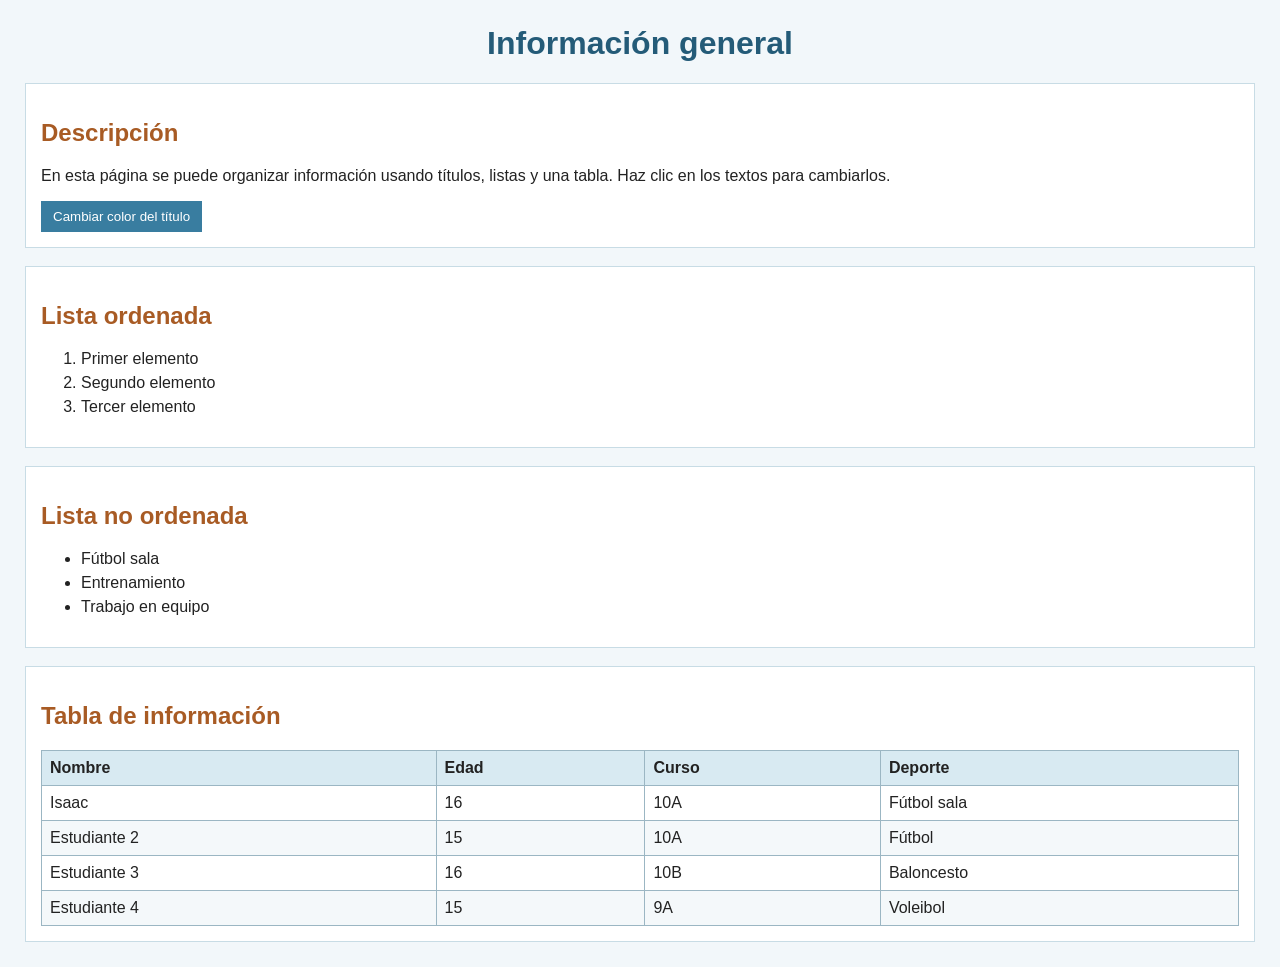
==== commit f03cc3aa: "Add files via upload" ====
--- a/index.html
+++ b/index.html
@@ -2,361 +2,177 @@
 <!DOCTYPE html>
 <html lang="es">
 <head>
-<meta charset="UTF-8">
-<meta name="viewport" content="width=device-width, initial-scale=1.0">
-<title>INFORWEB | Isaac Sarkar</title>
+    <meta charset="UTF-8">
+    <meta name="viewport" content="width=device-width, initial-scale=1.0">
+    <title>Tabla de información</title>
 
-<style>
-* {
-    margin: 0;
-    padding: 0;
-    box-sizing: border-box;
-}
+    <style>
+        body {
+            font-family: Arial, sans-serif;
+            background-color: #f2f7fa;
+            color: #222;
+            margin: 25px;
+        }
 
-html {
-    scroll-behavior: smooth;
-}
+        h1 {
+            color: #245b78;
+            text-align: center;
+        }
 
-body {
-    font-family: Arial, sans-serif;
-    background: #f3f7ff;
-    color: #1b2940;
-    line-height: 1.6;
-}
+        h2 {
+            color: #a85b24;
+        }
 
-header {
-    background: #142b52;
-    color: white;
-    padding: 15px 7%;
-    display: flex;
-    justify-content: space-between;
-    align-items: center;
-    flex-wrap: wrap;
-    gap: 16px;
-}
+        section {
+            background-color: white;
+            border: 1px solid #c8dce5;
+            padding: 15px;
+            margin-bottom: 18px;
+        }
 
-.logo {
-    display: flex;
-    align-items: center;
-    gap: 10px;
-    font-size: 19px;
-    font-weight: bold;
-}
+        table {
+            width: 100%;
+            border-collapse: collapse;
+        }
 
-.logo-icon {
-    background: #55d6e8;
-    color: #142b52;
-    width: 43px;
-    height: 43px;
-    border-radius: 12px;
-    display: flex;
-    justify-content: center;
-    align-items: center;
-    border: 2px solid white;
-}
+        th, td {
+            border: 1px solid #9bb6c3;
+            padding: 8px;
+            text-align: left;
+        }
 
-.logo span {
-    color: #55d6e8;
-}
+        th {
+            background-color: #d8eaf2;
+        }
 
-nav {
-    display: flex;
-    gap: 7px;
-    flex-wrap: wrap;
-}
+        tr:nth-child(even) {
+            background-color: #f4f8fa;
+        }
 
-nav a {
-    color: white;
-    text-decoration: none;
-    padding: 8px 12px;
-    border-radius: 18px;
-    transition: 0.25s;
-}
+        li {
+            margin: 6px 0;
+        }
 
-nav a:hover {
-    background: #55d6e8;
-    color: #142b52;
-}
+        button {
+            background-color: #397da0;
+            color: white;
+            border: none;
+            padding: 8px 12px;
+            cursor: pointer;
+        }
 
-.hero {
-    min-height: 390px;
-    padding: 65px 8%;
-    text-align: center;
-    display: flex;
-    flex-direction: column;
-    align-items: center;
-    justify-content: center;
-    background: linear-gradient(135deg, #d7f7ff, #e8e7ff, white);
-}
+        button:hover {
+            background-color: #285e79;
+        }
 
-.etiqueta {
-    background: white;
-    color: #2466a5;
-    border: 1px solid #b9e8f1;
-    border-radius: 20px;
-    padding: 6px 15px;
-    margin-bottom: 18px;
-}
+        section:focus-within {
+            border-color: #397da0;
+        }
 
-.hero h1 {
-    font-size: clamp(30px, 5vw, 48px);
-    line-height: 1.2;
-    margin-bottom: 16px;
-}
+        @media (max-width: 600px) {
+            body {
+                margin: 12px;
+            }
 
-.hero h1 span {
-    color: #2865c7;
-}
-
-.hero p {
-    max-width: 650px;
-    color: #4b5a72;
-    margin-bottom: 24px;
-}
-
-.boton {
-    display: inline-block;
-    background: #2865c7;
-    color: white;
-    text-decoration: none;
-    border: none;
-    border-radius: 24px;
-    padding: 11px 22px;
-    cursor: pointer;
-    font-weight: bold;
-    transition: 0.25s;
-}
-
-.boton:hover {
-    background: #17458f;
-    transform: translateY(-3px);
-}
-
-section {
-    padding: 45px 8%;
-    scroll-margin-top: 20px;
-}
-
-.titulo-seccion {
-    text-align: center;
-    color: #142b52;
-    font-size: 28px;
-    margin-bottom: 22px;
-}
-
-.descripcion {
-    max-width: 850px;
-    margin: auto;
-    background: white;
-    padding: 26px;
-    text-align: center;
-    border-radius: 16px;
-    border: 1px solid #dce8fb;
-    box-shadow: 0 5px 18px #142b5212;
-}
-
-.descripcion p + p {
-    margin-top: 12px;
-}
-
-.tarjetas {
-    display: grid;
-    grid-template-columns: repeat(auto-fit, minmax(190px, 1fr));
-    gap: 18px;
-}
-
-.tarjeta {
-    background: white;
-    padding: 23px;
-    text-align: center;
-    border-radius: 16px;
-    border: 1px solid #dce8fb;
-    box-shadow: 0 5px 18px #142b5210;
-    transition: 0.25s;
-}
-
-.tarjeta:hover {
-    transform: translateY(-5px);
-    box-shadow: 0 9px 22px #2865c72b;
-}
-
-.icono {
-    font-size: 34px;
-    margin-bottom: 8px;
-}
-
-.tarjeta h3 {
-    color: #2865c7;
-    margin-bottom: 8px;
-}
-
-#contacto {
-    background: #e4efff;
-    text-align: center;
-}
-
-#contacto p {
-    margin: 7px 0;
-}
-
-#mensaje {
-    min-height: 25px;
-    margin-top: 10px;
-    color: #17458f;
-    font-weight: bold;
-}
-
-footer {
-    background: #142b52;
-    color: white;
-    text-align: center;
-    padding: 19px 8%;
-    font-size: 14px;
-}
-
-footer span {
-    color: #55d6e8;
-}
-
-@media (max-width: 650px) {
-    header {
-        justify-content: center;
-        text-align: center;
-    }
-
-    nav {
-        justify-content: center;
-    }
-
-    .hero {
-        padding: 50px 6%;
-    }
-
-    section {
-        padding: 35px 6%;
-    }
-}
-</style>
+            section {
+                overflow-x: auto;
+            }
+        }
+    </style>
 </head>
 
 <body>
 
-<header>
-    <div class="logo">
-        <div class="logo-icon">IS</div>
-        <div>INFOR<span>WEB</span></div>
-    </div>
+    <h1 contenteditable="true">Información general</h1>
 
-    <nav>
-        <a href="#inicio">Inicio</a>
-        <a href="#nosotros">Nosotros</a>
-        <a href="#proyectos">Proyectos</a>
-        <a href="#contacto">Contacto</a>
-    </nav>
-</header>
+    <section>
+        <h2 contenteditable="true">Descripción</h2>
 
-<main>
-
-    <section class="hero" id="inicio">
-        <div class="etiqueta">💻 Proyecto de informática</div>
-
-        <h1>Aprende, crea y descubre con <span>INFORWEB</span></h1>
-
-        <p>
-            Un proyecto pensado para practicar informática,
-            fortalecer nuestros conocimientos y aprender a crear
-            páginas web de una forma sencilla, creativa y divertida.
+        <p contenteditable="true">
+            En esta página se puede organizar información usando títulos,
+            listas y una tabla. Haz clic en los textos para cambiarlos.
         </p>
 
-        <a class="boton" href="#proyectos">Explorar proyectos</a>
+        <button id="cambiarColor">Cambiar color del título</button>
     </section>
 
-    <section id="nosotros">
-        <h2 class="titulo-seccion">¿De qué trata el proyecto?</h2>
+    <section>
+        <h2 contenteditable="true">Lista ordenada</h2>
 
-        <div class="descripcion">
-            <p>
-                <strong>INFORWEB</strong> es un proyecto educativo creado
-                para afianzar lo aprendido en Tecnología e Informática.
-                La idea es poner en práctica conocimientos de HTML,
-                CSS y JavaScript mediante la creación de páginas web.
-            </p>
-
-            <p>
-                También busca desarrollar la creatividad, mejorar el
-                manejo de herramientas digitales y aprender a organizar
-                la información en internet.
-            </p>
-        </div>
+        <ol>
+            <li contenteditable="true">Primer elemento</li>
+            <li contenteditable="true">Segundo elemento</li>
+            <li contenteditable="true">Tercer elemento</li>
+        </ol>
     </section>
 
-    <section id="proyectos">
-        <h2 class="titulo-seccion">¿Qué podemos aprender?</h2>
+    <section>
+        <h2 contenteditable="true">Lista no ordenada</h2>
 
-        <div class="tarjetas">
-
-            <article class="tarjeta">
-                <div class="icono">🧱</div>
-                <h3>HTML</h3>
-                <p>
-                    Organizar textos, títulos, imágenes y secciones
-                    de una página.
-                </p>
-            </article>
-
-            <article class="tarjeta">
-                <div class="icono">🎨</div>
-                <h3>CSS</h3>
-                <p>
-                    Agregar colores, estilos y diseños para mejorar
-                    la presentación.
-                </p>
-            </article>
-
-            <article class="tarjeta">
-                <div class="icono">⚡</div>
-                <h3>JavaScript</h3>
-                <p>
-                    Crear botones e interacciones sencillas
-                    para la página web.
-                </p>
-            </article>
-
-        </div>
+        <ul>
+            <li contenteditable="true">Fútbol sala</li>
+            <li contenteditable="true">Entrenamiento</li>
+            <li contenteditable="true">Trabajo en equipo</li>
+        </ul>
     </section>
 
-    <section id="contacto">
-        <h2 class="titulo-seccion">Contacto</h2>
+    <section>
+        <h2 contenteditable="true">Tabla de información</h2>
 
-        <p><strong>Autor:</strong> Isaac Sarkar</p>
-        <p><strong>Teléfono:</strong> 311-655-72-8-19</p>
+        <table>
+            <thead>
+                <tr>
+                    <th contenteditable="true">Nombre</th>
+                    <th contenteditable="true">Edad</th>
+                    <th contenteditable="true">Curso</th>
+                    <th contenteditable="true">Deporte</th>
+                </tr>
+            </thead>
 
-        <button class="boton" id="botonSaludo">
-            Enviar saludo
-        </button>
+            <tbody>
+                <tr>
+                    <td contenteditable="true">Isaac</td>
+                    <td contenteditable="true">16</td>
+                    <td contenteditable="true">10A</td>
+                    <td contenteditable="true">Fútbol sala</td>
+                </tr>
 
-        <p id="mensaje"></p>
+                <tr>
+                    <td contenteditable="true">Estudiante 2</td>
+                    <td contenteditable="true">15</td>
+                    <td contenteditable="true">10A</td>
+                    <td contenteditable="true">Fútbol</td>
+                </tr>
+
+                <tr>
+                    <td contenteditable="true">Estudiante 3</td>
+                    <td contenteditable="true">16</td>
+                    <td contenteditable="true">10B</td>
+                    <td contenteditable="true">Baloncesto</td>
+                </tr>
+
+                <tr>
+                    <td contenteditable="true">Estudiante 4</td>
+                    <td contenteditable="true">15</td>
+                    <td contenteditable="true">9A</td>
+                    <td contenteditable="true">Voleibol</td>
+                </tr>
+            </tbody>
+        </table>
     </section>
 
-</main>
+    <script>
+        const boton = document.getElementById("cambiarColor");
+        let azul = true;
 
-<footer>
-    <p>
-        © <span id="anio"></span>
-        Derechos reservados a <span>Isaac Sarkar</span>
-        | Proyecto INFORWEB
-    </p>
-</footer>
+        boton.addEventListener("click", function () {
+            const titulo = document.querySelector("h1");
 
-<script>
-document.getElementById("anio").textContent =
-    new Date().getFullYear();
+            titulo.style.color = azul ? "#a85b24" : "#245b78";
 
-document.getElementById("botonSaludo").addEventListener("click", function() {
-    document.getElementById("mensaje").textContent =
-        "¡Gracias por visitar INFORWEB! Sigue aprendiendo. 😊";
-});
-</script>
+            azul = !azul;
+        });
+    </script>
 
 </body>
-</html>
+</html>
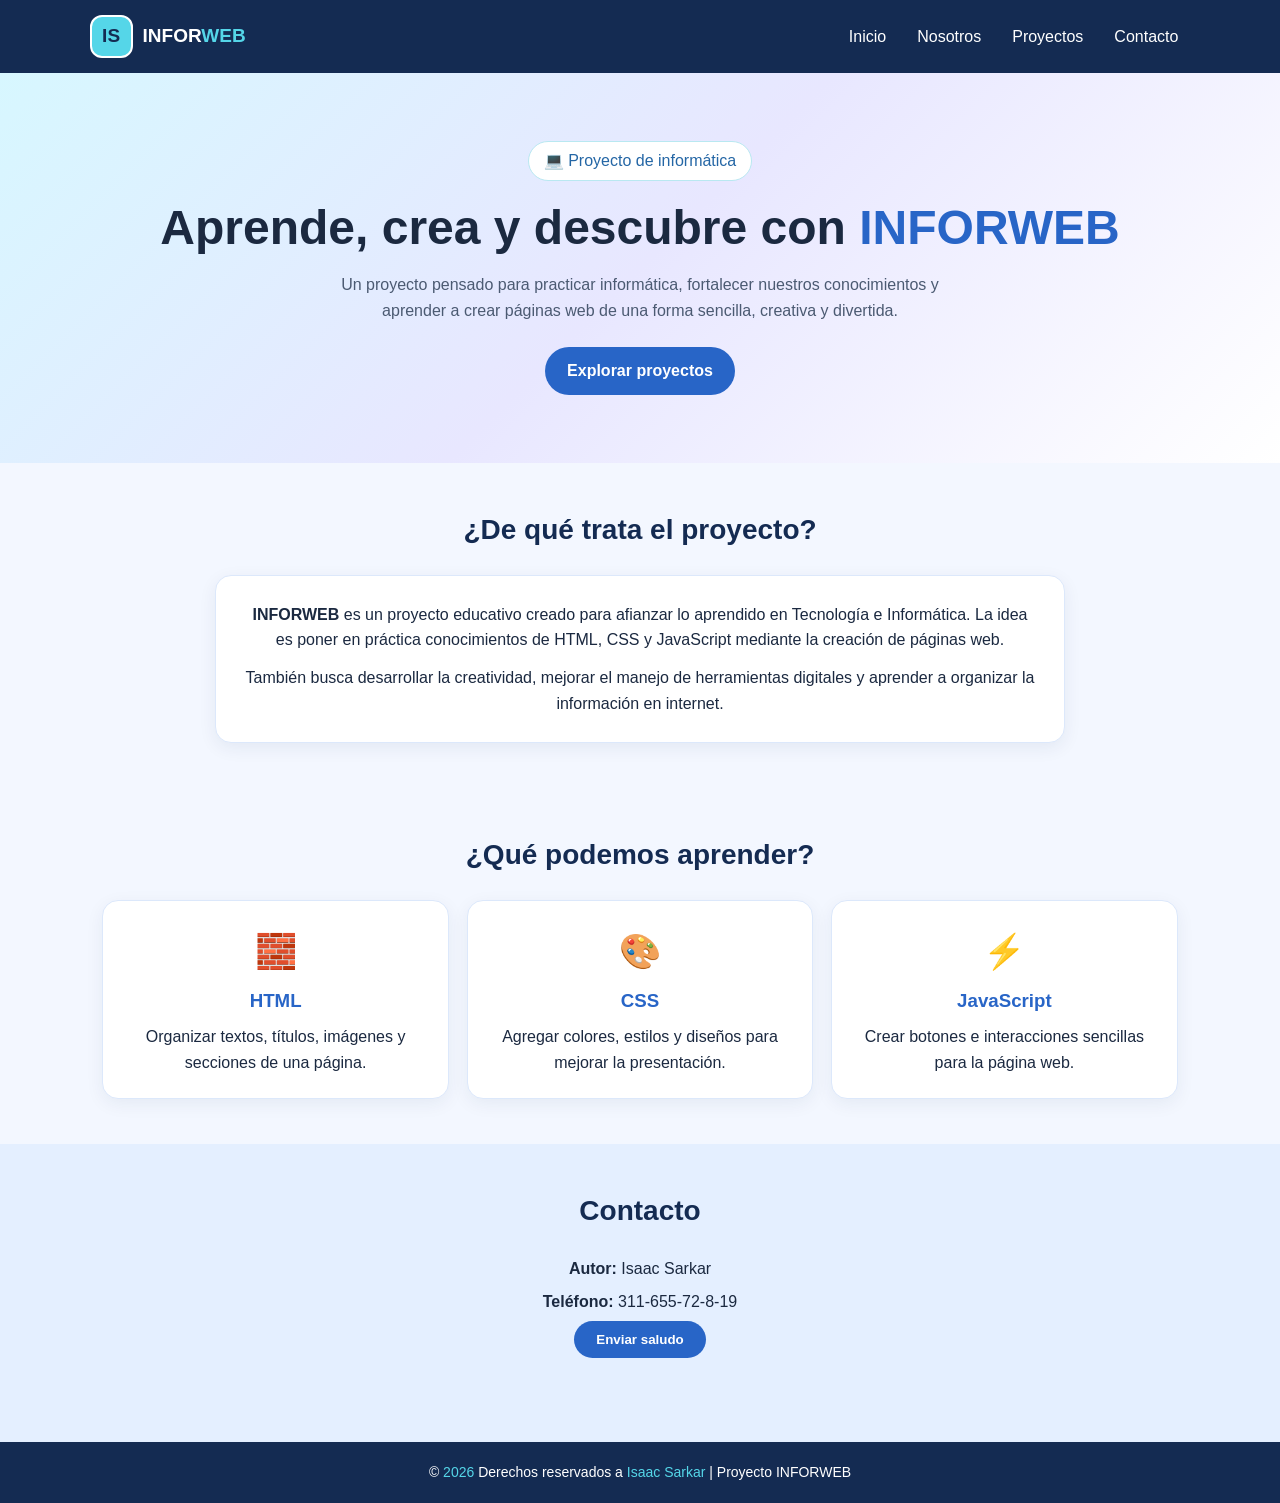
==== commit 50521259: "Add files via upload" ====
--- a/index.html
+++ b/index.html
@@ -2,177 +2,361 @@
 <!DOCTYPE html>
 <html lang="es">
 <head>
-    <meta charset="UTF-8">
-    <meta name="viewport" content="width=device-width, initial-scale=1.0">
-    <title>Tabla de información</title>
-
-    <style>
-        body {
-            font-family: Arial, sans-serif;
-            background-color: #f2f7fa;
-            color: #222;
-            margin: 25px;
-        }
-
-        h1 {
-            color: #245b78;
-            text-align: center;
-        }
-
-        h2 {
-            color: #a85b24;
-        }
-
-        section {
-            background-color: white;
-            border: 1px solid #c8dce5;
-            padding: 15px;
-            margin-bottom: 18px;
-        }
-
-        table {
-            width: 100%;
-            border-collapse: collapse;
-        }
-
-        th, td {
-            border: 1px solid #9bb6c3;
-            padding: 8px;
-            text-align: left;
-        }
-
-        th {
-            background-color: #d8eaf2;
-        }
-
-        tr:nth-child(even) {
-            background-color: #f4f8fa;
-        }
-
-        li {
-            margin: 6px 0;
-        }
-
-        button {
-            background-color: #397da0;
-            color: white;
-            border: none;
-            padding: 8px 12px;
-            cursor: pointer;
-        }
-
-        button:hover {
-            background-color: #285e79;
-        }
-
-        section:focus-within {
-            border-color: #397da0;
-        }
-
-        @media (max-width: 600px) {
-            body {
-                margin: 12px;
-            }
-
-            section {
-                overflow-x: auto;
-            }
-        }
-    </style>
+<meta charset="UTF-8">
+<meta name="viewport" content="width=device-width, initial-scale=1.0">
+<title>INFORWEB | Isaac Sarkar</title>
+
+<style>
+* {
+    margin: 0;
+    padding: 0;
+    box-sizing: border-box;
+}
+
+html {
+    scroll-behavior: smooth;
+}
+
+body {
+    font-family: Arial, sans-serif;
+    background: #f3f7ff;
+    color: #1b2940;
+    line-height: 1.6;
+}
+
+header {
+    background: #142b52;
+    color: white;
+    padding: 15px 7%;
+    display: flex;
+    justify-content: space-between;
+    align-items: center;
+    flex-wrap: wrap;
+    gap: 16px;
+}
+
+.logo {
+    display: flex;
+    align-items: center;
+    gap: 10px;
+    font-size: 19px;
+    font-weight: bold;
+}
+
+.logo-icon {
+    background: #55d6e8;
+    color: #142b52;
+    width: 43px;
+    height: 43px;
+    border-radius: 12px;
+    display: flex;
+    justify-content: center;
+    align-items: center;
+    border: 2px solid white;
+}
+
+.logo span {
+    color: #55d6e8;
+}
+
+nav {
+    display: flex;
+    gap: 7px;
+    flex-wrap: wrap;
+}
+
+nav a {
+    color: white;
+    text-decoration: none;
+    padding: 8px 12px;
+    border-radius: 18px;
+    transition: 0.25s;
+}
+
+nav a:hover {
+    background: #55d6e8;
+    color: #142b52;
+}
+
+.hero {
+    min-height: 390px;
+    padding: 65px 8%;
+    text-align: center;
+    display: flex;
+    flex-direction: column;
+    align-items: center;
+    justify-content: center;
+    background: linear-gradient(135deg, #d7f7ff, #e8e7ff, white);
+}
+
+.etiqueta {
+    background: white;
+    color: #2466a5;
+    border: 1px solid #b9e8f1;
+    border-radius: 20px;
+    padding: 6px 15px;
+    margin-bottom: 18px;
+}
+
+.hero h1 {
+    font-size: clamp(30px, 5vw, 48px);
+    line-height: 1.2;
+    margin-bottom: 16px;
+}
+
+.hero h1 span {
+    color: #2865c7;
+}
+
+.hero p {
+    max-width: 650px;
+    color: #4b5a72;
+    margin-bottom: 24px;
+}
+
+.boton {
+    display: inline-block;
+    background: #2865c7;
+    color: white;
+    text-decoration: none;
+    border: none;
+    border-radius: 24px;
+    padding: 11px 22px;
+    cursor: pointer;
+    font-weight: bold;
+    transition: 0.25s;
+}
+
+.boton:hover {
+    background: #17458f;
+    transform: translateY(-3px);
+}
+
+section {
+    padding: 45px 8%;
+    scroll-margin-top: 20px;
+}
+
+.titulo-seccion {
+    text-align: center;
+    color: #142b52;
+    font-size: 28px;
+    margin-bottom: 22px;
+}
+
+.descripcion {
+    max-width: 850px;
+    margin: auto;
+    background: white;
+    padding: 26px;
+    text-align: center;
+    border-radius: 16px;
+    border: 1px solid #dce8fb;
+    box-shadow: 0 5px 18px #142b5212;
+}
+
+.descripcion p + p {
+    margin-top: 12px;
+}
+
+.tarjetas {
+    display: grid;
+    grid-template-columns: repeat(auto-fit, minmax(190px, 1fr));
+    gap: 18px;
+}
+
+.tarjeta {
+    background: white;
+    padding: 23px;
+    text-align: center;
+    border-radius: 16px;
+    border: 1px solid #dce8fb;
+    box-shadow: 0 5px 18px #142b5210;
+    transition: 0.25s;
+}
+
+.tarjeta:hover {
+    transform: translateY(-5px);
+    box-shadow: 0 9px 22px #2865c72b;
+}
+
+.icono {
+    font-size: 34px;
+    margin-bottom: 8px;
+}
+
+.tarjeta h3 {
+    color: #2865c7;
+    margin-bottom: 8px;
+}
+
+#contacto {
+    background: #e4efff;
+    text-align: center;
+}
+
+#contacto p {
+    margin: 7px 0;
+}
+
+#mensaje {
+    min-height: 25px;
+    margin-top: 10px;
+    color: #17458f;
+    font-weight: bold;
+}
+
+footer {
+    background: #142b52;
+    color: white;
+    text-align: center;
+    padding: 19px 8%;
+    font-size: 14px;
+}
+
+footer span {
+    color: #55d6e8;
+}
+
+@media (max-width: 650px) {
+    header {
+        justify-content: center;
+        text-align: center;
+    }
+
+    nav {
+        justify-content: center;
+    }
+
+    .hero {
+        padding: 50px 6%;
+    }
+
+    section {
+        padding: 35px 6%;
+    }
+}
+</style>
 </head>
 
 <body>
 
-    <h1 contenteditable="true">Información general</h1>
-
-    <section>
-        <h2 contenteditable="true">Descripción</h2>
-
-        <p contenteditable="true">
-            En esta página se puede organizar información usando títulos,
-            listas y una tabla. Haz clic en los textos para cambiarlos.
+<header>
+    <div class="logo">
+        <div class="logo-icon">IS</div>
+        <div>INFOR<span>WEB</span></div>
+    </div>
+
+    <nav>
+        <a href="#inicio">Inicio</a>
+        <a href="#nosotros">Nosotros</a>
+        <a href="#proyectos">Proyectos</a>
+        <a href="#contacto">Contacto</a>
+    </nav>
+</header>
+
+<main>
+
+    <section class="hero" id="inicio">
+        <div class="etiqueta">💻 Proyecto de informática</div>
+
+        <h1>Aprende, crea y descubre con <span>INFORWEB</span></h1>
+
+        <p>
+            Un proyecto pensado para practicar informática,
+            fortalecer nuestros conocimientos y aprender a crear
+            páginas web de una forma sencilla, creativa y divertida.
         </p>
 
-        <button id="cambiarColor">Cambiar color del título</button>
+        <a class="boton" href="#proyectos">Explorar proyectos</a>
     </section>
 
-    <section>
-        <h2 contenteditable="true">Lista ordenada</h2>
-
-        <ol>
-            <li contenteditable="true">Primer elemento</li>
-            <li contenteditable="true">Segundo elemento</li>
-            <li contenteditable="true">Tercer elemento</li>
-        </ol>
+    <section id="nosotros">
+        <h2 class="titulo-seccion">¿De qué trata el proyecto?</h2>
+
+        <div class="descripcion">
+            <p>
+                <strong>INFORWEB</strong> es un proyecto educativo creado
+                para afianzar lo aprendido en Tecnología e Informática.
+                La idea es poner en práctica conocimientos de HTML,
+                CSS y JavaScript mediante la creación de páginas web.
+            </p>
+
+            <p>
+                También busca desarrollar la creatividad, mejorar el
+                manejo de herramientas digitales y aprender a organizar
+                la información en internet.
+            </p>
+        </div>
     </section>
 
-    <section>
-        <h2 contenteditable="true">Lista no ordenada</h2>
-
-        <ul>
-            <li contenteditable="true">Fútbol sala</li>
-            <li contenteditable="true">Entrenamiento</li>
-            <li contenteditable="true">Trabajo en equipo</li>
-        </ul>
+    <section id="proyectos">
+        <h2 class="titulo-seccion">¿Qué podemos aprender?</h2>
+
+        <div class="tarjetas">
+
+            <article class="tarjeta">
+                <div class="icono">🧱</div>
+                <h3>HTML</h3>
+                <p>
+                    Organizar textos, títulos, imágenes y secciones
+                    de una página.
+                </p>
+            </article>
+
+            <article class="tarjeta">
+                <div class="icono">🎨</div>
+                <h3>CSS</h3>
+                <p>
+                    Agregar colores, estilos y diseños para mejorar
+                    la presentación.
+                </p>
+            </article>
+
+            <article class="tarjeta">
+                <div class="icono">⚡</div>
+                <h3>JavaScript</h3>
+                <p>
+                    Crear botones e interacciones sencillas
+                    para la página web.
+                </p>
+            </article>
+
+        </div>
     </section>
 
-    <section>
-        <h2 contenteditable="true">Tabla de información</h2>
-
-        <table>
-            <thead>
-                <tr>
-                    <th contenteditable="true">Nombre</th>
-                    <th contenteditable="true">Edad</th>
-                    <th contenteditable="true">Curso</th>
-                    <th contenteditable="true">Deporte</th>
-                </tr>
-            </thead>
-
-            <tbody>
-                <tr>
-                    <td contenteditable="true">Isaac</td>
-                    <td contenteditable="true">16</td>
-                    <td contenteditable="true">10A</td>
-                    <td contenteditable="true">Fútbol sala</td>
-                </tr>
-
-                <tr>
-                    <td contenteditable="true">Estudiante 2</td>
-                    <td contenteditable="true">15</td>
-                    <td contenteditable="true">10A</td>
-                    <td contenteditable="true">Fútbol</td>
-                </tr>
-
-                <tr>
-                    <td contenteditable="true">Estudiante 3</td>
-                    <td contenteditable="true">16</td>
-                    <td contenteditable="true">10B</td>
-                    <td contenteditable="true">Baloncesto</td>
-                </tr>
-
-                <tr>
-                    <td contenteditable="true">Estudiante 4</td>
-                    <td contenteditable="true">15</td>
-                    <td contenteditable="true">9A</td>
-                    <td contenteditable="true">Voleibol</td>
-                </tr>
-            </tbody>
-        </table>
+    <section id="contacto">
+        <h2 class="titulo-seccion">Contacto</h2>
+
+        <p><strong>Autor:</strong> Isaac Sarkar</p>
+        <p><strong>Teléfono:</strong> 311-655-72-8-19</p>
+
+        <button class="boton" id="botonSaludo">
+            Enviar saludo
+        </button>
+
+        <p id="mensaje"></p>
     </section>
 
-    <script>
-        const boton = document.getElementById("cambiarColor");
-        let azul = true;
-
-        boton.addEventListener("click", function () {
-            const titulo = document.querySelector("h1");
-
-            titulo.style.color = azul ? "#a85b24" : "#245b78";
-
-            azul = !azul;
-        });
-    </script>
+</main>
+
+<footer>
+    <p>
+        © <span id="anio"></span>
+        Derechos reservados a <span>Isaac Sarkar</span>
+        | Proyecto INFORWEB
+    </p>
+</footer>
+
+<script>
+document.getElementById("anio").textContent =
+    new Date().getFullYear();
+
+document.getElementById("botonSaludo").addEventListener("click", function() {
+    document.getElementById("mensaje").textContent =
+        "¡Gracias por visitar INFORWEB! Sigue aprendiendo. 😊";
+});
+</script>
 
 </body>
-</html>+</html>
